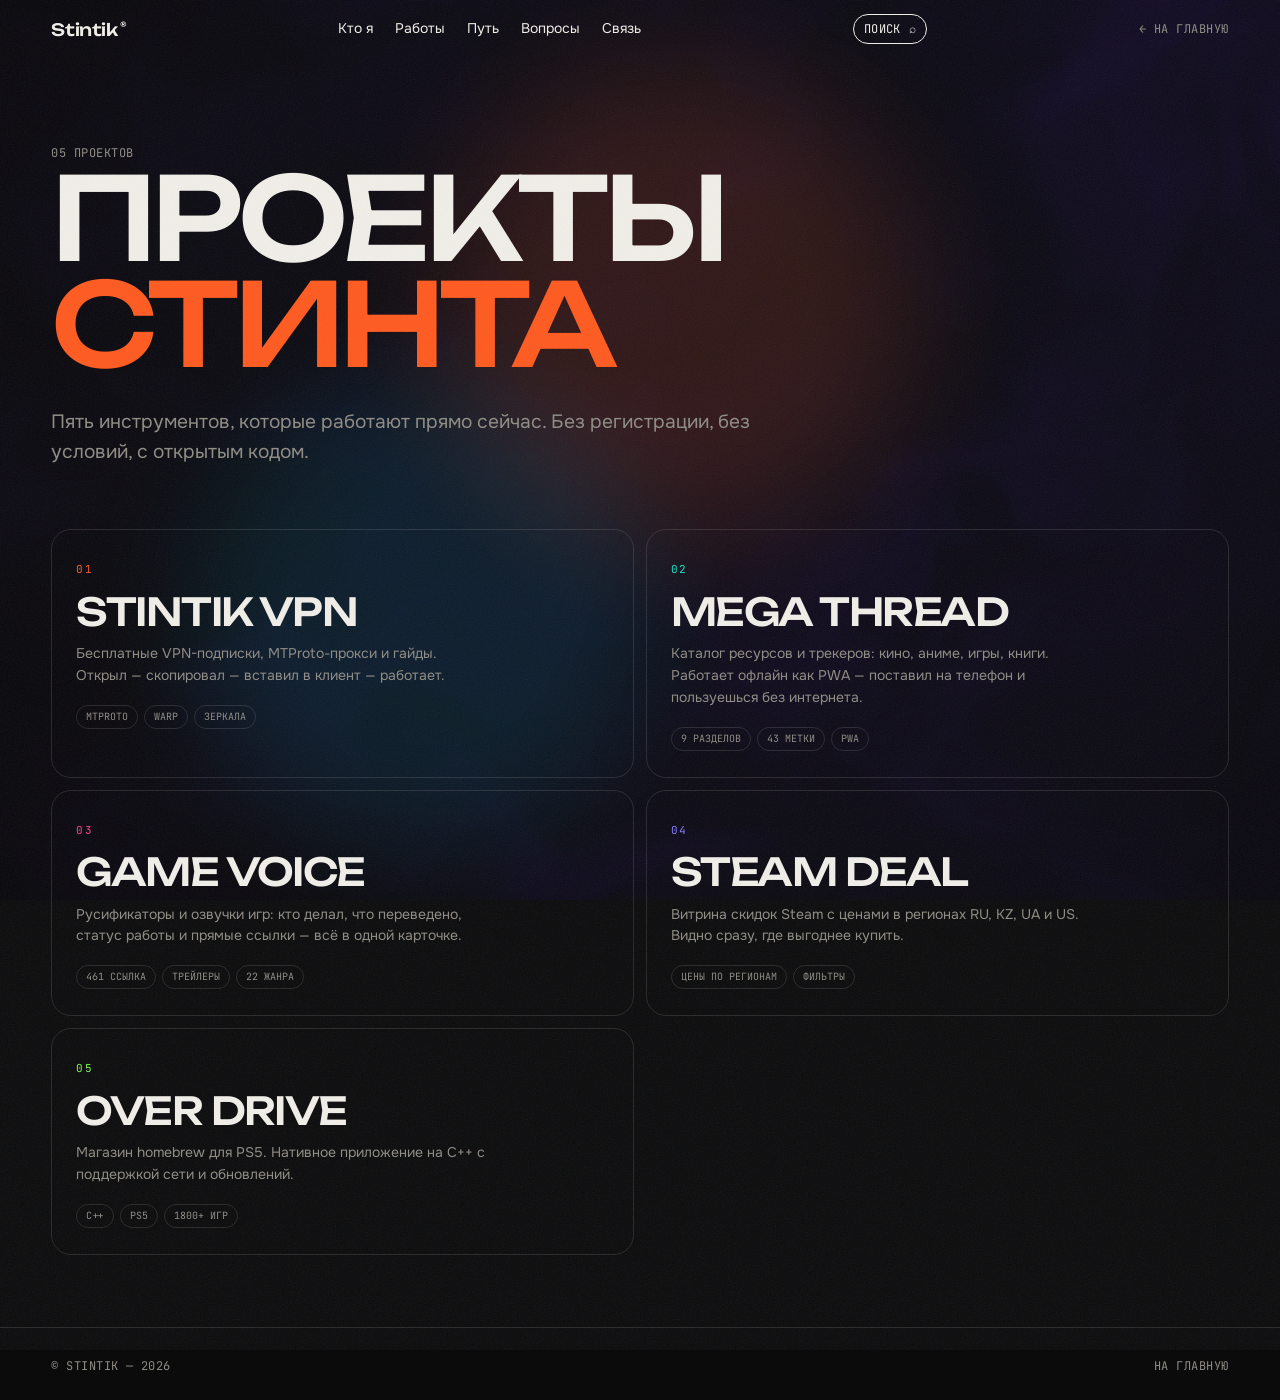
==== projects/index.html @ 22b4e2f5 "Отдельные страницы проектов, поиск ⌘K и правки профиля" ====
<!doctype html>
<html lang="ru">
<head>
<meta charset="utf-8">
<meta name="viewport" content="width=device-width, initial-scale=1, viewport-fit=cover">
<title>Проекты — Stintik — Stintik</title>
<meta name="description" content="Пять проектов: VPN-подписки, каталоги, русификаторы, скидки Steam и homebrew для PS5.">
<meta property="og:title" content="Проекты — Stintik — Stintik">
<meta property="og:description" content="Пять проектов: VPN-подписки, каталоги, русификаторы, скидки Steam и homebrew для PS5.">
<meta property="og:type" content="website">
<meta property="og:url" content="https://stintik-123.github.io/Stintik-123/projects/">
<meta property="og:image" content="https://stintik-123.github.io/Stintik-123/assets/og.png">
<meta name="twitter:card" content="summary_large_image">
<meta name="theme-color" content="#08080a">
<meta name="color-scheme" content="dark">
<link rel="icon" href="data:image/svg+xml,%3Csvg xmlns='http://www.w3.org/2000/svg' viewBox='0 0 32 32'%3E%3Crect width='32' height='32' rx='10' fill='%23ff5a1f'/%3E%3Ccircle cx='16' cy='16' r='6' fill='%230b0b0c'/%3E%3C/svg%3E">
<link rel="preconnect" href="https://fonts.googleapis.com">
<link rel="preconnect" href="https://fonts.gstatic.com" crossorigin>
<link href="https://fonts.googleapis.com/css2?family=JetBrains+Mono:wght@400;500&family=Onest:wght@300;400;500;600&family=Unbounded:wght@300..700&display=swap" rel="stylesheet">
<link rel="stylesheet" href="../css/styles.css?v=3">
<link rel="stylesheet" href="../css/pages.css?v=1">
</head>
<body class="page-project">

<canvas id="mesh" aria-hidden="true"></canvas>
<div class="grain" aria-hidden="true"></div>

  <header class="pnav">
    <a href="../index.html" class="logo">Stintik<sup>®</sup></a>
    <nav class="pnav-links">
      <a href="../index.html#identity">Кто я</a>
      <a href="../index.html#work">Работы</a>
      <a href="../index.html#path">Путь</a>
      <a href="../index.html#faq">Вопросы</a>
      <a href="../index.html#contact">Связь</a>
    </nav>
    <button class="cmdk-btn" id="cmdk-open" aria-label="Поиск по сайту"><span>Поиск</span>⌕</button>
    <a href="../index.html" class="pnav-back">← на главную</a>
  </header>

  <main class="pmain">
    <section class="plist">
      <span class="mono">05 проектов</span>
      <h1 class="plist-title">Проекты<br><em>Стинта</em></h1>
      <p class="plead">Пять инструментов, которые работают прямо сейчас. Без регистрации, без условий, с открытым кодом.</p>
      <div class="plist-grid">
                <a class="plist-card" href="stintikvpn.html" style="--pacc:#ff5a1f">
          <span class="mono">01</span>
          <b>Stintik VPN</b>
          <p>Бесплатные VPN-подписки, MTProto-прокси и гайды. Открыл — скопировал — вставил в клиент — работает.</p>
          <div class="plist-tags"><i>MTProto</i><i>WARP</i><i>Зеркала</i></div>
        </a>
        <a class="plist-card" href="megathread.html" style="--pacc:#19e0c8">
          <span class="mono">02</span>
          <b>Mega Thread</b>
          <p>Каталог ресурсов и трекеров: кино, аниме, игры, книги. Работает офлайн как PWA — поставил на телефон и пользуешься без интернета.</p>
          <div class="plist-tags"><i>9 разделов</i><i>43 метки</i><i>PWA</i></div>
        </a>
        <a class="plist-card" href="gamevoice.html" style="--pacc:#ff3c8c">
          <span class="mono">03</span>
          <b>Game Voice</b>
          <p>Русификаторы и озвучки игр: кто делал, что переведено, статус работы и прямые ссылки — всё в одной карточке.</p>
          <div class="plist-tags"><i>461 ссылка</i><i>Трейлеры</i><i>22 жанра</i></div>
        </a>
        <a class="plist-card" href="steamdeal.html" style="--pacc:#8b7bff">
          <span class="mono">04</span>
          <b>Steam Deal</b>
          <p>Витрина скидок Steam с ценами в регионах RU, KZ, UA и US. Видно сразу, где выгоднее купить.</p>
          <div class="plist-tags"><i>Цены по регионам</i><i>Фильтры</i></div>
        </a>
        <a class="plist-card" href="overdrive.html" style="--pacc:#7cff4f">
          <span class="mono">05</span>
          <b>Over drive</b>
          <p>Магазин homebrew для PS5. Нативное приложение на C++ с поддержкой сети и обновлений.</p>
          <div class="plist-tags"><i>C++</i><i>PS5</i><i>1800+ игр</i></div>
        </a>
      </div>
    </section>
  </main>

  <footer class="pfoot">
    <span class="mono">© Stintik — 2026</span>
    <span class="mono"><a href="../index.html">на главную</a></span>
  </footer>

<script type="module" src="../js/pages.js"></script>
<script type="module" src="../js/palette.js"></script>

<div class="cmdk" id="cmdk" role="dialog" aria-modal="true" aria-label="Поиск по сайту">
  <div class="cmdk-backdrop"></div>
  <div class="cmdk-panel">
    <input class="cmdk-input" id="cmdk-input" type="text" placeholder="Раздел, ник или проект" autocomplete="off" spellcheck="false" aria-label="Поиск">
    <div class="cmdk-list" id="cmdk-list"></div>
    <div class="cmdk-foot"><span>↑ ↓ выбрать</span><span>↵ открыть</span><span>esc закрыть</span></div>
  </div>
</div>
</body>
</html>
---- css/styles.css ----
:root {
  --bg: #0b0b0c;
  --fg: #f1efe9;
  --mut: #8f8c85;
  --line: rgba(241, 239, 233, .13);
  --card: #121214;
  --acc: #ff5a1f;
  --pad: clamp(20px, 4vw, 64px);
  --disp: 'Unbounded', 'Onest', system-ui, sans-serif;
  --sans: 'Onest', system-ui, -apple-system, 'Segoe UI', sans-serif;
  --mono: 'JetBrains Mono', ui-monospace, 'SF Mono', Menlo, monospace;
  --ease: cubic-bezier(.16, 1, .3, 1);
}
* { box-sizing: border-box; margin: 0; padding: 0; }
html { background: var(--bg); -webkit-text-size-adjust: 100%; }
html.lenis, html.lenis body { height: auto; }
.lenis.lenis-smooth { scroll-behavior: auto !important; }
.lenis.lenis-stopped { overflow: hidden; }
html.lock { overflow: hidden; }
body {
  color: var(--fg); font: 400 16px/1.55 var(--sans); -webkit-font-smoothing: antialiased;
  overflow-x: clip; min-height: 100vh;
}
::selection { background: var(--acc); color: #0b0b0c; }
a { color: inherit; text-decoration: none; }
button { font: inherit; color: inherit; background: none; border: 0; cursor: pointer; }
img { display: block; max-width: 100%; }
.mono { font: 400 12px/1.4 var(--mono); letter-spacing: .04em; text-transform: uppercase; color: var(--mut); }
section { position: relative; }

/* ---------- GL canvas ---------- */
#gl { position: fixed; inset: 0; width: 100%; height: 100%; z-index: 1; pointer-events: none; }

/* ---------- mesh-фон: WebGL-шейдер в духе Scrolltide ---------- */
#mesh {
  position: fixed; inset: 0; width: 100%; height: 100%; z-index: -1;
  pointer-events: none; opacity: 0; transition: opacity 1.4s var(--ease);
}

/* ---------- grain ---------- */
.grain {
  position: fixed; inset: -50%; z-index: 100; pointer-events: none; opacity: .075;
  background-image: url("data:image/svg+xml,%3Csvg xmlns='http://www.w3.org/2000/svg' width='220' height='220'%3E%3Cfilter id='n'%3E%3CfeTurbulence type='fractalNoise' baseFrequency='.85' numOctaves='2' stitchTiles='stitch'/%3E%3C/filter%3E%3Crect width='100%25' height='100%25' filter='url(%23n)'/%3E%3C/svg%3E");
  animation: grain 1s steps(6) infinite;
}
@keyframes grain {
  0% { transform: translate(0, 0); } 17% { transform: translate(-4%, 3%); } 33% { transform: translate(3%, -5%); }
  50% { transform: translate(-6%, -2%); } 67% { transform: translate(5%, 4%); } 83% { transform: translate(-2%, 6%); } 100% { transform: translate(0, 0); }
}

/* ---------- loader ---------- */
.loader {
  position: fixed; inset: 0; z-index: 90; background: var(--bg); display: grid; place-items: center;
  border-radius: 0 0 50% 50% / 0 0 9vh 9vh; overflow: hidden;
  animation: lfs .01s linear 10s forwards;
}
@keyframes lfs { to { visibility: hidden; opacity: 0; } }
.loader-word {
  display: flex; font: 500 clamp(44px, 13vw, 210px)/1 var(--disp); letter-spacing: -.04em; text-transform: uppercase;
  overflow: hidden; padding: .06em .02em .1em;
}
.loader-word span { display: inline-block; will-change: transform; }
.loader-meta {
  position: absolute; left: var(--pad); right: var(--pad); bottom: 5vh; display: flex; justify-content: space-between; align-items: flex-end;
}
.loader-count { font: 300 clamp(40px, 7vw, 96px)/1 var(--disp); letter-spacing: -.04em; font-variant-numeric: tabular-nums; }
.loader-bar { position: absolute; left: 0; bottom: 0; height: 3px; width: 100%; background: var(--acc); transform-origin: 0 50%; transform: scaleX(0); }

/* ---------- cursor ---------- */
.cur-dot, .cur-ring { position: fixed; left: 0; top: 0; z-index: 110; pointer-events: none; border-radius: 50%; display: none; }
.cur-dot { width: 8px; height: 8px; margin: -4px 0 0 -4px; background: var(--acc); }
.cur-ring {
  width: 42px; height: 42px; margin: -21px 0 0 -21px; border: 1px solid rgba(241, 239, 233, .5);
  display: none; place-items: center; transition: width .4s var(--ease), height .4s var(--ease), margin .4s var(--ease), background .3s, border-color .3s;
}
.cur-ring.link { width: 64px; height: 64px; margin: -32px 0 0 -32px; border-color: var(--acc); }
.cur-ring.big { width: 104px; height: 104px; margin: -52px 0 0 -52px; background: var(--acc); border-color: transparent; }
.cur-label { font: 500 12px/1 var(--mono); color: #0b0b0c; text-transform: uppercase; letter-spacing: .04em; opacity: 0; transition: opacity .2s; }
.cur-ring.big .cur-label { opacity: 1; }
@media (hover: hover) and (pointer: fine) {
  .cur-dot, .cur-ring { display: grid; }
  body.has-cursor, body.has-cursor a, body.has-cursor button { cursor: none; }
}

/* ---------- nav ---------- */
.nav {
  position: fixed; top: 0; left: 0; right: 0; z-index: 50; padding: calc(22px + env(safe-area-inset-top)) var(--pad) 22px; color: #fff; mix-blend-mode: difference;
  display: grid; grid-template-columns: auto 1fr auto auto; align-items: center; gap: 24px;
}
.nav .logo { font: 500 17px/1 var(--disp); letter-spacing: -.02em; justify-self: start; }
.nav .logo sup { font-size: .5em; margin-left: 2px; vertical-align: top; }
.nav .mono { color: #fff; justify-self: center; }
.nav-links { justify-self: end; display: flex; gap: 26px; font-size: 14px; white-space: nowrap; }
.nav-links a { position: relative; padding: 4px 0; white-space: nowrap; }
.nav-links a::after { content: ''; position: absolute; left: 0; bottom: 0; height: 1px; width: 100%; background: currentColor; transform: scaleX(0); transform-origin: 100% 50%; transition: transform .5s var(--ease); }
.burger { display: none; justify-self: end; font: 500 13px/1 var(--mono); text-transform: uppercase; letter-spacing: .04em; padding: 8px 0; }
.menu {
  position: fixed; inset: 0; z-index: 45; background: #0b0b0c; display: flex; flex-direction: column; justify-content: center; gap: 6px; padding: 0 var(--pad);
  clip-path: circle(0 at var(--ox, calc(100% - 40px)) var(--oy, 34px)); transition: clip-path .8s var(--ease); pointer-events: none;
}
.menu.open { clip-path: circle(160% at var(--ox, calc(100% - 40px)) var(--oy, 34px)); pointer-events: auto; }
.menu a { font: 500 clamp(40px, 12vw, 80px)/1.1 var(--disp); letter-spacing: -.03em; text-transform: uppercase; }
.menu a span { color: var(--acc); font: 400 12px/1 var(--mono); vertical-align: top; margin-right: 12px; }

/* ---------- hero ---------- */
.hero { min-height: 100vh; min-height: 100svh; display: flex; flex-direction: column; justify-content: flex-end; padding: 120px var(--pad) 5vh; }
.hero-top { position: absolute; top: 96px; left: var(--pad); right: var(--pad); display: flex; justify-content: space-between; }
.hero-title {
  font: 500 clamp(34px, 8.3vw, 150px)/.96 var(--disp); letter-spacing: -.045em; text-transform: uppercase; color: #fff; mix-blend-mode: difference;
}
.ln { display: block; overflow: hidden; padding-bottom: .12em; margin-bottom: -.12em; }
.ln > span { display: inline-block; will-change: transform; transform-origin: 0 100%; }
.pimg {
  display: inline-block; width: 1.9em; height: .74em; border-radius: 99px; vertical-align: -.02em; margin: 0 .12em;
  background: linear-gradient(120deg, #ff5a1f, #6b3cff, #00c2ff, #ff5a1f); background-size: 300% 100%; animation: shift 5s linear infinite;
}
@keyframes shift { to { background-position: 300% 0; } }
.hero-foot { display: flex; justify-content: space-between; align-items: flex-end; gap: 32px; margin-top: 5vh; }
.hero-foot p { max-width: 380px; color: var(--mut); font-size: 15px; }
.hero-foot p b { color: var(--fg); font-weight: 500; }
.scroll-hint { display: flex; align-items: center; gap: 14px; }
.scroll-hint i { position: relative; display: block; width: 1px; height: 56px; background: var(--line); overflow: hidden; }
.scroll-hint i::after { content: ''; position: absolute; left: 0; top: -50%; width: 1px; height: 50%; background: var(--fg); animation: drop 1.8s var(--ease) infinite; }
@keyframes drop { to { top: 110%; } }

/* ---------- marquee ---------- */
.marquee { padding: 7vh 0; overflow: hidden; border-block: 1px solid var(--line); }
.mq { display: flex; width: max-content; will-change: transform; }
.mq-in { display: flex; align-items: center; gap: 3vw; padding-right: 3vw; animation: mq 38s linear infinite; white-space: nowrap; }
.mq.rev .mq-in { animation-direction: reverse; }
.mq span { font: 500 clamp(36px, 7vw, 110px)/1.1 var(--disp); letter-spacing: -.04em; text-transform: uppercase; }
.mq span.o { color: transparent; -webkit-text-stroke: 1.2px var(--fg); }
.mq i { font-style: normal; color: var(--acc); font-size: clamp(24px, 4vw, 60px); }
@keyframes mq { to { transform: translateX(-100%); } }
.mq + .mq { margin-top: 1vh; }

/* ---------- work ---------- */
.work { padding: 14vh 0 8vh; }
.work-pin { position: relative; }
.track { display: flex; flex-direction: column; gap: 56px; padding: 0 var(--pad); }
.panel { padding-bottom: 2vh; }
.panel h2 { font: 500 clamp(44px, 9vw, 140px)/.95 var(--disp); letter-spacing: -.05em; text-transform: uppercase; }
.panel h2 em { font-style: normal; color: var(--acc); }
.panel p { color: var(--mut); max-width: 340px; margin-top: 24px; }
.panel .mono { margin-top: 36px; display: flex; align-items: center; gap: 12px; }
.work-progress { margin: 56px var(--pad) 0; height: 1px; background: var(--line); display: none; }
.work-progress i { display: block; height: 100%; background: var(--acc); transform-origin: 0 50%; transform: scaleX(0); }

.card { position: relative; width: min(100%, 880px); }
.card-link { position: absolute; inset: 0; z-index: 3; }
.ph {
  position: relative; overflow: hidden; border-radius: 20px; aspect-ratio: 16 / 10; background: linear-gradient(135deg, #1a1a1d, #0f0f11);
  border: 1px solid var(--line);
}
.ph::before {
  content: attr(data-n); position: absolute; right: 24px; bottom: 8px; font: 500 clamp(60px, 10vw, 150px)/1 var(--disp);
  color: rgba(241, 239, 233, .05); letter-spacing: -.06em;
}
.ph img { position: absolute; top: 0; left: -9%; width: 118%; max-width: none; height: 100%; object-fit: cover; transition: transform 1.2s var(--ease), filter .6s; filter: saturate(.85) brightness(.92); }
.card-info { display: grid; grid-template-columns: 1fr auto; gap: 12px 24px; padding: 22px 4px 0; align-items: start; }
.card-info h3 { font: 500 clamp(26px, 3.4vw, 46px)/1 var(--disp); letter-spacing: -.04em; text-transform: uppercase; display: flex; align-items: baseline; gap: 14px; }
.card-info h3 .mono { font-size: 11px; transform: translateY(-.4em); }
.card-info p { grid-column: 1; color: var(--mut); font-size: 15px; max-width: 520px; }
.card-meta { grid-column: 2; grid-row: 1 / span 2; text-align: right; display: flex; flex-direction: column; align-items: flex-end; gap: 12px; }
.card-meta a { position: relative; z-index: 4; border: 1px solid var(--line); border-radius: 99px; padding: 8px 16px; font-size: 13px; transition: all .3s var(--ease); }
.tags { grid-column: 1 / -1; display: flex; flex-wrap: wrap; gap: 6px; }
.tags i { font: normal 400 11px/1 var(--mono); text-transform: uppercase; padding: 7px 10px; border: 1px solid var(--line); border-radius: 99px; color: var(--mut); }

@media (min-width: 821px) {
  html.hpin .work { padding: 0; }
  html.hpin .work-pin { height: 100vh; display: flex; flex-direction: column; justify-content: center; overflow: hidden; }
  html.hpin .track { flex-direction: row; align-items: center; gap: 5vw; padding: 0 8vw; width: max-content; will-change: transform; }
  html.hpin .panel { flex: 0 0 clamp(300px, 36vw, 560px); padding: 0; }
  html.hpin .card { flex: 0 0 clamp(520px, 52vw, 860px); width: auto; }
  html.hpin .work-progress { display: block; position: absolute; left: var(--pad); right: var(--pad); bottom: 7vh; margin: 0; }
  html.hpin .ph { max-height: 58vh; }
}

/* ---------- reel ---------- */
.reel-pin { position: relative; height: 100vh; overflow: hidden; background: var(--bg); }
.reel-title {
  position: absolute; inset: 0; display: grid; place-items: center; text-align: center; padding: 0 var(--pad);
  font: 500 clamp(54px, 15vw, 260px)/.9 var(--disp); letter-spacing: -.06em; text-transform: uppercase; color: transparent; -webkit-text-stroke: 1.2px rgba(241, 239, 233, .35);
}
.reel-frame { position: absolute; inset: 0; overflow: hidden; clip-path: inset(0 0 0 0 round 0); background: #060607; }
.reel-media { position: absolute; inset: 0; will-change: transform; }
.reel-media video, .reel-media canvas { position: absolute; inset: 0; width: 100%; height: 100%; object-fit: cover; }
.reel-media video { opacity: 0; transition: opacity .8s; z-index: 2; }
.reel-media.has-video video { opacity: 1; }
.reel-shade { position: absolute; inset: 0; z-index: 3; background: linear-gradient(to top, rgba(0, 0, 0, .55), transparent 45%); }
.reel-ui { position: absolute; left: var(--pad); right: var(--pad); bottom: 7vh; z-index: 4; display: flex; justify-content: space-between; align-items: flex-end; gap: 24px; }
.reel-ui h2 { font: 500 clamp(30px, 5.6vw, 88px)/1 var(--disp); letter-spacing: -.05em; text-transform: uppercase; max-width: 12em; }
.reel-ui h2 em { font-style: normal; color: var(--acc); }
.reel-ui .mono { color: var(--fg); text-align: right; }

/* ---------- about ---------- */
.about { padding: 18vh var(--pad) 10vh; }
.label { display: flex; align-items: center; gap: 14px; margin-bottom: 5vh; }
.label::after { content: ''; flex: 1; height: 1px; background: var(--line); }
.statement p { font: 400 clamp(26px, 4.6vw, 72px)/1.12 var(--disp); letter-spacing: -.045em; max-width: 17em; }
.statement .w { opacity: .14; display: inline-block; margin-right: .22em; }
.statement .w.hl { color: var(--acc); }
.about-grid { margin-top: 16vh; display: grid; grid-template-columns: 5fr 6fr; gap: clamp(32px, 6vw, 110px); align-items: start; }
.photo { position: relative; aspect-ratio: 4 / 5; border-radius: 22px; overflow: hidden; background: linear-gradient(160deg, #1d1d20 0%, #0e0e10 60%); border: 1px solid var(--line); clip-path: inset(0 0 0 0 round 22px); }
.photo .fb {
  position: absolute; inset: 0; display: grid; place-items: center; font: 500 clamp(120px, 24vw, 340px)/1 var(--disp); letter-spacing: -.08em; color: transparent;
  -webkit-text-stroke: 1.2px rgba(241, 239, 233, .25); background: radial-gradient(60% 50% at 30% 20%, rgba(255, 90, 31, .28), transparent 70%);
}
.photo img { position: absolute; inset: -8% 0; width: 100%; height: 116%; object-fit: cover; opacity: 0; transition: opacity .8s, filter .6s; filter: grayscale(1) contrast(1.05); }
.photo.ok img { opacity: 1; }
.photo figcaption { position: absolute; left: 20px; bottom: 16px; z-index: 2; }
.about-text p { color: var(--mut); font-size: clamp(16px, 1.3vw, 19px); max-width: 520px; }
.about-text p + p { margin-top: 18px; }
.about-text p b { color: var(--fg); font-weight: 500; }
.stats { margin: 7vh 0; display: grid; grid-template-columns: 1fr 1fr; border-top: 1px solid var(--line); }
.stats div { padding: 26px 0; border-bottom: 1px solid var(--line); }
.stats div:nth-child(odd) { padding-right: 24px; }
.stats b { display: block; font: 400 clamp(36px, 5vw, 76px)/1 var(--disp); letter-spacing: -.05em; }
.stats b[data-suffix]::after { content: attr(data-suffix); color: var(--acc); font-size: .55em; margin-left: .1em; letter-spacing: 0; }
.principles { list-style: none; counter-reset: p; }
.principles li {
  counter-increment: p; display: flex; gap: 20px; align-items: baseline; padding: 20px 0; border-bottom: 1px solid var(--line); font-size: clamp(16px, 1.4vw, 20px);
  transition: padding .5s var(--ease), color .3s;
}
.principles li::before { content: '0' counter(p); font: 400 12px/1 var(--mono); color: var(--acc); }

/* ---------- hardware ---------- */
.hardware { padding: 12vh var(--pad); }
.spec-grid { display: grid; grid-template-columns: repeat(auto-fit, minmax(230px, 1fr)); gap: 1px; background: var(--line); border: 1px solid var(--line); }
.spec-grid > div { background: var(--bg); padding: 28px 24px 26px; transition: background .4s var(--ease); }
.spec-grid .mono { display: block; margin-bottom: 14px; }
.spec-grid b { display: block; font: 500 clamp(20px, 2.3vw, 34px)/1.1 var(--disp); letter-spacing: -.03em; text-transform: uppercase; }
.spec-grid b.ph-value { color: var(--mut); font-size: clamp(15px, 1.4vw, 20px); font-weight: 400; letter-spacing: 0; text-transform: none; }
.spec-grid p { margin-top: 10px; color: var(--mut); font-size: 14px; max-width: 30ch; }
.spec-note { margin-top: 28px; color: var(--mut); font-size: 14px; max-width: 56ch; }

/* ---------- games & cinema ---------- */
.media { padding: 12vh var(--pad); }
.media-cols { display: grid; grid-template-columns: 1fr 1fr; gap: clamp(28px, 5vw, 90px); }
.media-cols h3 { font: 500 clamp(22px, 2.8vw, 42px)/1.1 var(--disp); letter-spacing: -.04em; text-transform: uppercase; margin-bottom: 8px; }
.media-cols h3 em { font-style: normal; color: var(--acc); }
.media-cols .mono { display: block; margin-bottom: 26px; }
.plain-list { list-style: none; }
.plain-list li { display: flex; gap: 16px; align-items: baseline; padding: 18px 0; border-bottom: 1px solid var(--line); font-size: clamp(15px, 1.3vw, 18px); transition: padding .5s var(--ease), color .3s; }
.plain-list li i { font-style: normal; font: 400 12px/1 var(--mono); color: var(--acc); white-space: nowrap; }
.plain-list li span { color: var(--mut); }
.plain-list li span b { color: var(--fg); font-weight: 500; }

/* ---------- stack ---------- */
.stack { padding: 10vh var(--pad); }
.rows { list-style: none; border-top: 1px solid var(--line); }
.rows li {
  display: grid; grid-template-columns: 70px minmax(120px, 22vw) 1fr; gap: 16px; align-items: baseline; padding: 30px 0; border-bottom: 1px solid var(--line);
  transition: padding .6s var(--ease), background .3s;
}
.rows b { font: 500 clamp(22px, 3.4vw, 52px)/1 var(--disp); letter-spacing: -.05em; text-transform: uppercase; transition: color .3s; }
.rows span:last-child { color: var(--mut); font-size: clamp(15px, 1.4vw, 20px); }

/* ---------- contact ---------- */
.contact { padding: 16vh var(--pad) 4vh; min-height: 100vh; display: flex; flex-direction: column; justify-content: flex-end; }
.contact h2 { font: 500 clamp(40px, 10vw, 180px)/.92 var(--disp); letter-spacing: -.06em; text-transform: uppercase; mix-blend-mode: difference; color: #fff; }
.contact h2 em { font-style: normal; }
.mail {
  margin-top: 6vh; align-self: flex-start; text-align: left; font: 400 clamp(20px, 4.2vw, 64px)/1.1 var(--disp); letter-spacing: -.05em; word-break: break-all;
  background-image: linear-gradient(var(--acc), var(--acc)); background-size: 0 2px; background-repeat: no-repeat; background-position: 0 100%; padding-bottom: 8px;
  transition: background-size .6s var(--ease), color .3s;
}
.links { margin-top: 8vh; display: grid; grid-template-columns: repeat(auto-fit, minmax(240px, 1fr)); column-gap: clamp(24px, 3vw, 48px); border-top: 1px solid var(--line); }
.links a { flex-wrap: wrap; }
.links a { display: flex; justify-content: space-between; align-items: center; padding: 22px 0; border-bottom: 1px solid var(--line); transition: padding .5s var(--ease), color .3s; gap: 16px; }
.links small { color: var(--mut); font-size: 13px; }
footer { display: flex; justify-content: space-between; align-items: center; flex-wrap: wrap; gap: 14px; padding: 36px 0 12px; }
.totop { border: 1px solid var(--line); border-radius: 99px; padding: 10px 18px; font-size: 13px; transition: all .3s var(--ease); }

.toast { position: fixed; left: 50%; bottom: 34px; translate: -50% 24px; opacity: 0; pointer-events: none; z-index: 95; background: var(--fg); color: var(--bg); padding: 11px 20px; border-radius: 99px; font-size: 14px; transition: all .4s var(--ease); }
.toast.on { opacity: 1; translate: -50% 0; }


/* ---------- hover только там, где есть настоящий курсор ---------- */
@media (hover: hover) and (pointer: fine) {
  .card:hover .ph img { transform: scale(1.06); filter: saturate(1.1) brightness(1); }
  .card-meta a:hover { background: var(--fg); color: var(--bg); border-color: var(--fg); }
  .spec-grid > div:hover { background: #101013; }
  .principles li:hover { padding-left: 14px; color: var(--acc); }
  .plain-list li:hover { padding-left: 12px; color: var(--acc); }
  .rows li:hover { padding-left: 18px; }
  .rows li:hover b { color: var(--acc); }
  .links a:hover { padding-left: 14px; color: var(--acc); }
  .totop:hover { background: var(--fg); color: var(--bg); }
  .mail:hover { background-size: 100% 2px; color: var(--acc); }
  .nav-links a:hover::after { transform: scaleX(1); transform-origin: 0 50%; }
  .photo:hover img { filter: grayscale(0) contrast(1); }
}

/* ---------- когда места в шапке не хватает ---------- */
@media (max-width: 1240px) {
  .nav .mono { display: none; }
  .nav-links { gap: 20px; font-size: 13px; }
}

/* ---------- responsive ---------- */
@media (max-width: 820px) {
  .nav { grid-template-columns: 1fr auto auto; }
  .nav .mono, .nav-links { display: none; }
  .burger { display: block; }
  .hero-top { top: 82px; }
  .hero-foot { flex-direction: column; align-items: flex-start; gap: 24px; }
  .scroll-hint { display: none; }
  .about-grid { grid-template-columns: 1fr; }
  .photo { max-width: 460px; }
  .rows li { grid-template-columns: 1fr; gap: 6px; padding: 24px 0; }
  .rows li > .mono { display: none; }
  .card-info { grid-template-columns: 1fr; }
  .card-meta { grid-column: 1; grid-row: auto; flex-direction: row; align-items: center; text-align: left; justify-content: space-between; }
  .reel-ui { flex-direction: column; align-items: flex-start; }
  .reel-ui .mono { text-align: left; }
  .media-cols { grid-template-columns: 1fr; gap: 48px; }
  .stats { grid-template-columns: 1fr; }
}
@media (prefers-reduced-motion: reduce) {
  .grain, .mq-in, .pimg, .scroll-hint i::after { animation: none !important; }
  .statement .w { opacity: 1; }
}

/* ============================================================
   BENTO — сетка принципов по паттерну Scrolltide «Service Bento»
   ============================================================ */
.principles.bento {
  display: grid; grid-template-columns: repeat(6, 1fr); gap: 12px;
  margin-top: 12vh; list-style: none; counter-reset: p;
}
.principles.bento li {
  grid-column: span 3; position: relative; overflow: hidden;
  min-height: 150px; padding: 26px 24px;
  display: flex; align-items: flex-end;
  font: 400 clamp(17px, 1.5vw, 22px)/1.3 var(--sans); color: var(--fg);
  border: 1px solid var(--line); border-radius: 20px;
  background: linear-gradient(158deg, rgba(241, 239, 233, .055), rgba(241, 239, 233, .012) 55%, transparent);
  transition: transform .5s var(--ease), border-color .4s, background .4s;
}
.principles.bento li:first-child { grid-column: span 4; }
.principles.bento li:nth-child(2) { grid-column: span 2; }
.principles.bento li::before {
  content: counter(p); position: absolute; top: -12px; right: 16px;
  font: 500 clamp(72px, 9vw, 132px)/1 var(--disp); letter-spacing: -.06em;
  color: transparent; -webkit-text-stroke: 1.1px rgba(241, 239, 233, .17);
  transition: -webkit-text-stroke-color .4s;
}
.principles.bento li span { position: relative; z-index: 1; max-width: 22ch; }
@media (hover: hover) and (pointer: fine) {
  .principles.bento li:hover {
    transform: translateY(-5px); border-color: rgba(255, 90, 31, .45);
    background: linear-gradient(158deg, rgba(255, 90, 31, .12), rgba(241, 239, 233, .01) 60%, transparent);
  }
  .principles.bento li:hover::before { -webkit-text-stroke-color: rgba(255, 90, 31, .5); }
}

/* ============================================================
   ТЕЛЕФОН — адаптация под маленькие экраны и тач
   ============================================================ */
@media (max-width: 820px) {
  /* --- общая гигиена --- */
  body { -webkit-tap-highlight-color: transparent; overscroll-behavior-y: none; }
  a, button { touch-action: manipulation; }
  .mono { font-size: 11px; }

  /* --- навигация: «стеклянная» панель (паттерн Scrolltide «Glass Tabs») --- */
  .nav {
    top: calc(8px + env(safe-area-inset-top)); left: 10px; right: 10px;
    padding: 8px 16px; border-radius: 99px;
    background: rgba(12, 12, 14, .55);
    border: 1px solid rgba(241, 239, 233, .1);
    backdrop-filter: blur(16px) saturate(1.5);
    -webkit-backdrop-filter: blur(16px) saturate(1.5);
    mix-blend-mode: normal;
    box-shadow: 0 12px 32px rgba(0, 0, 0, .4);
  }
  .nav .logo { font-size: 15px; position: relative; }
  .nav .logo::after { content: ''; position: absolute; inset: -12px -8px; }
  .burger { font-size: 12px; padding: 8px 0 8px 14px; position: relative; }
  /* область нажатия шире, чем сам текст — палец попадает легче */
  .burger::after { content: ''; position: absolute; inset: -16px -12px; }
  .menu {
    background: rgba(9, 9, 10, .92);
    backdrop-filter: blur(22px) saturate(1.4);
    -webkit-backdrop-filter: blur(22px) saturate(1.4);
    gap: 2px; padding-top: 12vh;
  }
  .menu a {
    font: 500 clamp(30px, 8.4vw, 46px)/1.15 var(--disp);
    padding: 9px 0; letter-spacing: -.03em;
  }
  .menu a span { margin-right: 10px; }

  /* --- зерно: меньше площадь, реже анимация --- */
  .grain { inset: -20%; opacity: .05; animation-duration: 1.6s; }

  /* --- герой --- */
  .hero {
    padding: calc(104px + env(safe-area-inset-top)) var(--pad) calc(22px + env(safe-area-inset-bottom));
    min-height: 100svh;
  }
  .hero-top { top: calc(76px + env(safe-area-inset-top)); }
  .hero-title { font-size: clamp(28px, 9vw, 56px); line-height: 1; }
  .ln { padding-bottom: .17em; margin-bottom: -.15em; }
  .pimg { width: 1.5em; height: .62em; margin: 0 .16em; }
  .hero-foot { flex-direction: column; align-items: flex-start; gap: 20px; margin-top: 4vh; }
  .hero-foot p { font-size: 15px; max-width: 100%; }
  .scroll-hint { display: none; }

  /* --- марки --- */
  .marquee { padding: 5vh 0; }
  .mq span { font-size: clamp(28px, 8.2vw, 46px); }
  .mq i { font-size: clamp(18px, 5vw, 28px); }

  /* --- работы --- */
  .work { padding: 10vh 0 6vh; }
  .track { gap: 40px; }
  .panel h2 { font-size: clamp(36px, 10.5vw, 60px); }
  .panel p { margin-top: 16px; font-size: 15px; }
  .panel .mono { margin-top: 24px; }
  .card { width: 100%; }
  .ph { aspect-ratio: 4 / 3; border-radius: 16px; }
  .ph::before { font-size: clamp(46px, 15vw, 84px); right: 14px; }
  .card-info { padding-top: 18px; }
  .card-info h3 { font-size: clamp(24px, 7vw, 34px); }
  .card-info p { font-size: 15px; }
  .card-meta a { padding: 12px 18px; min-height: 44px; display: inline-flex; align-items: center; }
  .tags i { padding: 8px 12px; }

  /* --- реел --- */
  .reel-title { font-size: clamp(40px, 13vw, 84px); -webkit-text-stroke-width: 1px; }
  .reel-ui { flex-direction: column; align-items: flex-start; gap: 14px; bottom: calc(24px + env(safe-area-inset-bottom)); }
  .reel-ui h2 { font-size: clamp(26px, 7.2vw, 40px); }
  .reel-ui .mono { text-align: left; }

  /* --- обо мне --- */
  .about { padding: 12vh var(--pad) 8vh; }
  .label { margin-bottom: 4vh; }
  .statement p { font-size: clamp(23px, 6.4vw, 34px); }
  .about-grid { margin-top: 10vh; gap: 34px; }
  .photo { max-width: 100%; border-radius: 18px; }
  .about-text p { font-size: 16px; }
  .about-text p + p { margin-top: 15px; }
  .stats { grid-template-columns: 1fr 1fr; margin: 5vh 0; }
  .stats div { padding: 20px 0; }
  .stats div:nth-child(odd) { padding-right: 16px; }
  .stats b { font-size: clamp(30px, 8.5vw, 46px); }
  .stats .mono { font-size: 10px; }
  .principles.bento { grid-template-columns: 1fr 1fr; gap: 10px; margin-top: 7vh; }
  .principles.bento li,
  .principles.bento li:first-child,
  .principles.bento li:nth-child(2) { grid-column: span 1; min-height: 128px; padding: 20px 18px; font-size: 15px; border-radius: 16px; }
  .principles.bento li:first-child { grid-column: span 2; min-height: 116px; }
  .principles.bento li::before { font-size: clamp(52px, 16vw, 78px); top: -8px; right: 10px; }

  /* --- железо --- */
  .hardware { padding: 9vh var(--pad); }
  .spec-grid { grid-template-columns: 1fr; }
  .spec-grid > div { padding: 22px 18px; }
  .spec-grid b { font-size: clamp(20px, 5.6vw, 26px); }
  .spec-note { margin-top: 22px; font-size: 13px; }

  /* --- игры и кино --- */
  .media { padding: 9vh var(--pad); }
  .media-cols { grid-template-columns: 1fr; gap: 40px; }
  .media-cols h3 { font-size: clamp(22px, 6.2vw, 30px); }
  .plain-list li { padding: 15px 0; font-size: 15px; gap: 12px; }

  /* --- стек --- */
  .stack { padding: 8vh var(--pad); }
  .rows li { padding: 22px 0; gap: 4px; }
  .rows b { font-size: clamp(24px, 7.4vw, 34px); }
  .rows span:last-child { font-size: 15px; }

  /* --- связь --- */
  .contact { padding: 12vh var(--pad) calc(26px + env(safe-area-inset-bottom)); min-height: 100svh; }
  .contact h2 { font-size: clamp(36px, 11.5vw, 62px); }
  .mail { font-size: clamp(19px, 5.4vw, 28px); word-break: normal; overflow-wrap: anywhere; margin-top: 5vh; padding: 12px 0 10px; min-height: 44px; display: inline-flex; align-items: center; }
  .links { margin-top: 6vh; }
  .links a { padding: 20px 0; }
  .links small { font-size: 12px; }
  footer { padding: 26px 0 calc(10px + env(safe-area-inset-bottom)); }
  .totop { padding: 12px 20px; min-height: 44px; display: inline-flex; align-items: center; }
  .toast { bottom: calc(26px + env(safe-area-inset-bottom)); }
}

/* --- очень узкие экраны (iPhone SE и меньше) --- */
@media (max-width: 360px) {
  .hero-title { font-size: clamp(26px, 8.8vw, 44px); }
  .menu a { font-size: clamp(26px, 8vw, 36px); }
  .principles.bento { grid-template-columns: 1fr; }
  .principles.bento li,
  .principles.bento li:first-child,
  .principles.bento li:nth-child(2) { grid-column: span 1; min-height: 104px; }
}

/* ============================================================
   КТО Я — карта ников и площадок
   ============================================================ */
.identity { padding: 13vh var(--pad); }
.id-title { font: 500 clamp(38px, 8.4vw, 124px)/.95 var(--disp); letter-spacing: -.05em; text-transform: uppercase; }
.id-title em { font-style: normal; color: var(--acc); }
.id-lead { margin-top: 26px; max-width: 64ch; color: var(--mut); font-size: clamp(15px, 1.3vw, 19px); }
.id-lead .mono { color: var(--fg); }

.id-grid { margin-top: 7vh; display: grid; grid-template-columns: repeat(3, 1fr); gap: 12px; }
.id-card {
  position: relative; overflow: hidden;
  min-height: 215px; padding: 26px 24px 22px;
  display: flex; flex-direction: column; gap: 9px;
  border: 1px solid var(--line); border-radius: 20px;
  background: linear-gradient(158deg, rgba(241, 239, 233, .055), rgba(241, 239, 233, .012) 55%, transparent);
  transition: transform .5s var(--ease), border-color .4s, background .4s;
}
.id-card-wide { grid-column: span 2; }
.id-cover { position: absolute; inset: 0; z-index: 1; }
.id-net { font: 400 11px/1 var(--mono); letter-spacing: .12em; text-transform: uppercase; color: var(--acc); }
.id-handle { font: 500 clamp(19px, 1.9vw, 27px)/1.1 var(--disp); letter-spacing: -.03em; text-transform: uppercase; }
.id-what { color: var(--mut); font-size: 14px; max-width: 48ch; }
.id-what .mono { color: var(--fg); }
.id-go { margin-top: auto; padding-top: 16px; font: 400 11px/1 var(--mono); letter-spacing: .06em; text-transform: uppercase; color: var(--mut); transition: color .3s; }
.id-inline { position: relative; z-index: 2; color: var(--fg); border-bottom: 1px solid var(--line); }
.id-inline:hover { color: var(--acc); border-color: var(--acc); }
.id-card.is-todo { border-style: dashed; opacity: .6; }
.id-card.is-old { background: transparent; border-color: rgba(241, 239, 233, .08); }
.id-card.is-old .id-net { color: var(--mut); }
@media (hover: hover) and (pointer: fine) {
  .id-card:hover { transform: translateY(-5px); border-color: rgba(255, 90, 31, .45); background: linear-gradient(158deg, rgba(255, 90, 31, .12), rgba(241, 239, 233, .01) 60%, transparent); }
  .id-card:hover .id-go { color: var(--acc); }
}

/* ============================================================
   ПУТЬ — хронология
   ============================================================ */
.path { padding: 12vh var(--pad); }
.path-title { font: 500 clamp(34px, 6.6vw, 98px)/.96 var(--disp); letter-spacing: -.05em; text-transform: uppercase; }
.path-title em { font-style: normal; color: var(--acc); }
.path-list { list-style: none; margin-top: 7vh; border-top: 1px solid var(--line); }
.path-list li { display: grid; grid-template-columns: 170px 1fr; gap: 26px; padding: 30px 0; border-bottom: 1px solid var(--line); align-items: baseline; }
.path-list li b { font: 400 12px/1.4 var(--mono); letter-spacing: .04em; color: var(--acc); }
.path-list li span { color: var(--mut); font-size: clamp(15px, 1.3vw, 19px); max-width: 70ch; }
.path-list li i { font-style: italic; color: var(--fg); }

/* ============================================================
   ВОПРОСЫ — закрываем недоумение
   ============================================================ */
.faq { padding: 12vh var(--pad); }
.faq-title { font: 500 clamp(34px, 6.6vw, 98px)/.96 var(--disp); letter-spacing: -.05em; text-transform: uppercase; }
.faq-title em { font-style: normal; color: var(--acc); }
.faq-list {
  margin-top: 6vh; display: grid; grid-template-columns: repeat(2, 1fr); gap: 1px;
  background: var(--line); border: 1px solid var(--line);
}
.faq-list > div { background: var(--bg); padding: 26px 24px; transition: background .4s var(--ease); }
.faq-list dt { font: 500 clamp(18px, 1.9vw, 25px)/1.2 var(--disp); letter-spacing: -.03em; text-transform: uppercase; }
.faq-list dd { margin-top: 13px; color: var(--mut); font-size: 15px; max-width: 54ch; }
.faq-list dd b { color: var(--fg); font-weight: 500; }
.faq-list dd a { color: var(--fg); border-bottom: 1px solid var(--line); transition: color .3s, border-color .3s; }
.faq-list dd a:hover { color: var(--acc); border-color: var(--acc); }
.faq-mail { color: var(--fg); border-bottom: 1px solid var(--line); font: inherit; padding: 0; transition: color .3s, border-color .3s; }
.faq-mail:hover { color: var(--acc); border-color: var(--acc); }
.links-todo { display: flex; justify-content: space-between; align-items: center; gap: 16px; padding: 22px 0; border-bottom: 1px solid var(--line); opacity: .5; }
.links-todo small { color: var(--mut); font-size: 13px; }

/* ============================================================
   ТЕЛЕФОН — новые секции
   ============================================================ */
@media (max-width: 820px) {
  .identity { padding: 10vh var(--pad) 7vh; }
  .id-title { font-size: clamp(34px, 9.4vw, 52px); }
  .id-lead { margin-top: 18px; font-size: 15px; }
  .id-grid { margin-top: 5vh; grid-template-columns: 1fr 1fr; gap: 10px; }
  .id-card, .id-card-wide { grid-column: span 1; min-height: 158px; padding: 18px 16px 16px; border-radius: 16px; gap: 7px; }
  .id-card-wide { grid-column: span 2; min-height: 140px; }
  .id-handle { font-size: 18px; }
  .id-what { font-size: 13px; }
  .id-go { font-size: 10px; padding-top: 12px; }

  .path { padding: 9vh var(--pad); }
  .path-title { font-size: clamp(30px, 8.4vw, 46px); }
  .path-list { margin-top: 5vh; }
  .path-list li { grid-template-columns: 1fr; gap: 8px; padding: 22px 0; }
  .path-list li span { font-size: 15px; }

  .faq { padding: 9vh var(--pad); }
  .faq-title { font-size: clamp(30px, 8.4vw, 46px); }
  .faq-list { margin-top: 5vh; grid-template-columns: 1fr; }
  .faq-list > div { padding: 20px 18px; }
  .faq-list dt { font-size: 18px; }
  .faq-list dd { font-size: 14px; margin-top: 10px; }
}
@media (max-width: 420px) {
  .id-grid { grid-template-columns: 1fr; }
  .id-card, .id-card-wide { grid-column: span 1; min-height: 132px; }
}

/* ============================================================
   ПАЛИТРА КОМАНД — поиск по всему сайту (⌘K)
   ============================================================ */
.cmdk-btn {
  justify-self: end; display: inline-flex; align-items: center; gap: 8px;
  font: 400 12px/1 var(--mono); text-transform: uppercase; letter-spacing: .04em;
  padding: 8px 10px; border: 1px solid currentColor; border-radius: 99px;
  transition: opacity .3s;
}
.cmdk-btn kbd { font: inherit; opacity: .55; }
.cmdk-btn:hover { opacity: .65; }
@media (max-width: 820px) {
  .cmdk-btn span, .cmdk-btn kbd { display: none; }
  .cmdk-btn { font-size: 15px; padding: 8px 11px; }
}
@media (max-width: 1180px) { .cmdk-btn kbd { display: none; } }

.cmdk { position: fixed; inset: 0; z-index: 200; display: none; }
.cmdk.open { display: block; }
html.cmdk-lock { overflow: hidden; }
.cmdk-backdrop { position: absolute; inset: 0; background: rgba(6, 6, 8, .74); backdrop-filter: blur(10px); -webkit-backdrop-filter: blur(10px); }
.cmdk-panel {
  position: relative; margin: 11vh auto 0; width: min(640px, calc(100% - 28px));
  background: #111113; border: 1px solid rgba(241, 239, 233, .14); border-radius: 18px; overflow: hidden;
  box-shadow: 0 40px 110px rgba(0, 0, 0, .7);
  animation: cmdk-in .4s var(--ease) both;
}
@keyframes cmdk-in { from { opacity: 0; transform: translateY(-14px) scale(.98); } }
.cmdk-input {
  width: 100%; padding: 20px 22px; background: transparent; border: 0; border-bottom: 1px solid rgba(241, 239, 233, .12);
  color: var(--fg); font: 400 17px/1.3 var(--sans); outline: none;
}
.cmdk-input::placeholder { color: var(--mut); }
.cmdk-list { max-height: min(52vh, 440px); overflow-y: auto; padding: 8px; overscroll-behavior: contain; }
.cmdk-item {
  display: flex; align-items: center; justify-content: space-between; gap: 14px;
  padding: 13px 14px; border-radius: 11px; color: var(--fg);
}
.cmdk-item b { font: 400 15px/1.3 var(--sans); font-weight: 500; }
.cmdk-item small { font: 400 10px/1 var(--mono); text-transform: uppercase; letter-spacing: .08em; color: var(--mut); flex: none; }
.cmdk-item.sel { background: rgba(255, 90, 31, .14); }
.cmdk-item.sel b { color: var(--acc); }
.cmdk-empty { padding: 24px 16px; color: var(--mut); font-size: 14px; }
.cmdk-foot { display: flex; gap: 18px; padding: 11px 16px; border-top: 1px solid rgba(241, 239, 233, .12); color: var(--mut); font: 400 10px/1 var(--mono); text-transform: uppercase; letter-spacing: .06em; }
@media (max-width: 820px) {
  .cmdk-panel { margin-top: 7vh; border-radius: 14px; }
  .cmdk-input { padding: 16px 18px; font-size: 16px; }
  .cmdk-foot { display: none; }
}
---- css/pages.css ----
/* ============================================================
   ОТДЕЛЬНЫЕ СТРАНИЦЫ ПРОЕКТОВ
   ============================================================ */
.page-project { --pacc: #ff5a1f; }

.pnav {
  position: fixed; top: 0; left: 0; right: 0; z-index: 60;
  display: flex; align-items: center; justify-content: space-between; gap: 20px;
  padding: calc(14px + env(safe-area-inset-top)) var(--pad) 14px;
}
.pnav .logo { font: 500 17px/1 var(--disp); letter-spacing: -.02em; }
.pnav .logo sup { font-size: .5em; margin-left: 2px; vertical-align: top; }
.pnav-links { display: flex; gap: 22px; font-size: 14px; }
.pnav-links a { position: relative; padding: 4px 0; white-space: nowrap; }
.pnav-links a::after { content: ''; position: absolute; left: 0; bottom: 0; height: 1px; width: 100%; background: currentColor; transform: scaleX(0); transform-origin: 100% 50%; transition: transform .5s var(--ease); }
.pnav-links a:hover::after { transform: scaleX(1); transform-origin: 0 50%; }
.pnav-back { font: 400 12px/1 var(--mono); text-transform: uppercase; letter-spacing: .04em; color: var(--mut); white-space: nowrap; transition: color .3s; }
.pnav-back:hover { color: var(--pacc); }
@media (max-width: 900px) {
  .pnav-links { display: none; }
}

.pmain { position: relative; z-index: 1; }

/* ---------- герой страницы ---------- */
.phero { padding: calc(150px + env(safe-area-inset-top)) var(--pad) 8vh; min-height: 88svh; display: flex; flex-direction: column; justify-content: flex-end; }
.phero .mono { color: var(--mut); }
.ptitle { margin-top: 20px; font: 500 clamp(46px, 13vw, 190px)/.88 var(--disp); letter-spacing: -.055em; text-transform: uppercase; }
.ptitle span { display: block; color: var(--pacc); }
.plead { margin-top: 30px; max-width: 56ch; color: var(--mut); font-size: clamp(16px, 1.5vw, 21px); }
.plead b { color: var(--fg); font-weight: 500; }
.ptags { margin-top: 26px; display: flex; flex-wrap: wrap; gap: 7px; }
.ptags i { font: normal 400 11px/1 var(--mono); text-transform: uppercase; padding: 8px 12px; border: 1px solid var(--line); border-radius: 99px; color: var(--mut); }
.pstats { margin-top: 40px; display: flex; flex-wrap: wrap; gap: clamp(24px, 5vw, 70px); }
.pstats div b { display: block; font: 400 clamp(30px, 4.6vw, 62px)/1 var(--disp); letter-spacing: -.05em; color: var(--pacc); }
.pstats div span { font: 400 11px/1.4 var(--mono); letter-spacing: .04em; text-transform: uppercase; color: var(--mut); }

/* ---------- живое превью в «браузере» ---------- */
.ppreview { padding: 4vh var(--pad) 10vh; }
.pframe { position: relative; border: 1px solid var(--line); border-radius: 18px; overflow: hidden; background: #08080a; box-shadow: 0 30px 80px rgba(0, 0, 0, .55); }
.pframe-bar { display: flex; align-items: center; gap: 8px; padding: 11px 14px; border-bottom: 1px solid var(--line); background: rgba(241, 239, 233, .03); }
.pframe-bar i { width: 9px; height: 9px; border-radius: 50%; background: rgba(241, 239, 233, .18); }
.pframe-bar i:first-child { background: var(--pacc); }
.pframe-bar span { margin-left: 10px; font: 400 11px/1 var(--mono); color: var(--mut); overflow: hidden; text-overflow: ellipsis; white-space: nowrap; }
.pframe iframe { display: block; width: 100%; height: min(72vh, 720px); border: 0; background: #08080a; }
.pframe-empty { display: grid; place-items: center; min-height: 320px; padding: 40px; text-align: center; color: var(--mut); }
.pframe-empty .mono { display: block; margin-bottom: 14px; color: var(--pacc); }
.pcta { margin-top: 22px; display: flex; flex-wrap: wrap; gap: 10px; }
.pcta a { font-size: 14px; padding: 13px 22px; border: 1px solid var(--line); border-radius: 99px; transition: all .3s var(--ease); }
.pcta a:first-child { background: var(--pacc); border-color: var(--pacc); color: #0b0b0c; font-weight: 500; }
.pcta a:hover { border-color: var(--pacc); color: var(--pacc); }
.pcta a:first-child:hover { background: transparent; color: var(--pacc); }

/* ---------- текст ---------- */
.pcols { padding: 4vh var(--pad) 10vh; display: grid; grid-template-columns: repeat(2, 1fr); gap: clamp(28px, 6vw, 100px); }
.pcols h2 { font: 500 clamp(22px, 2.6vw, 36px)/1.1 var(--disp); letter-spacing: -.04em; text-transform: uppercase; margin-bottom: 18px; }
.pcols h2 em { font-style: normal; color: var(--pacc); }
.pcols p { color: var(--mut); font-size: clamp(15px, 1.3vw, 18px); }
.pcols p + p { margin-top: 16px; }
.pcols p b { color: var(--fg); font-weight: 500; }
.pcols ul { list-style: none; }
.pcols li { display: flex; gap: 14px; padding: 14px 0; border-bottom: 1px solid var(--line); color: var(--mut); font-size: 15px; }
.pcols li::before { content: '→'; color: var(--pacc); font-family: var(--mono); font-size: 12px; }

/* ---------- переход между проектами ---------- */
.pnext { padding: 0 var(--pad) 12vh; display: grid; grid-template-columns: 1fr 1fr; gap: 14px; }
.pnext a { padding: 28px 24px; border: 1px solid var(--line); border-radius: 18px; transition: border-color .4s, transform .5s var(--ease); }
.pnext a:last-child { text-align: right; }
.pnext small { display: block; font: 400 11px/1 var(--mono); letter-spacing: .06em; text-transform: uppercase; color: var(--mut); }
.pnext b { display: block; margin-top: 12px; font: 500 clamp(20px, 2.4vw, 32px)/1 var(--disp); letter-spacing: -.04em; text-transform: uppercase; }
.pnext a:hover { border-color: var(--pacc); transform: translateY(-4px); }
.pnext a:hover b { color: var(--pacc); }

.pfoot { padding: 30px var(--pad) calc(26px + env(safe-area-inset-bottom)); border-top: 1px solid var(--line); display: flex; justify-content: space-between; gap: 16px; flex-wrap: wrap; }
.pfoot .mono { color: var(--mut); }

/* ---------- список проектов ---------- */
.plist { padding: calc(140px + env(safe-area-inset-top)) var(--pad) 8vh; }
.plist-title { font: 500 clamp(38px, 9vw, 140px)/.92 var(--disp); letter-spacing: -.05em; text-transform: uppercase; }
.plist-title em { font-style: normal; color: var(--acc); }
.plist-grid { margin-top: 7vh; display: grid; grid-template-columns: repeat(2, 1fr); gap: 12px; }
.plist-card { position: relative; display: block; padding: 26px 24px; min-height: 190px; border: 1px solid var(--line); border-radius: 20px; overflow: hidden; transition: transform .5s var(--ease), border-color .4s; }
.plist-card .mono { color: var(--pacc); font-size: 11px; letter-spacing: .12em; }
.plist-card b { display: block; margin-top: 12px; font: 500 clamp(24px, 3vw, 40px)/1 var(--disp); letter-spacing: -.04em; text-transform: uppercase; }
.plist-card p { margin-top: 12px; color: var(--mut); font-size: 14px; max-width: 46ch; }
.plist-card .plist-tags { margin-top: 18px; display: flex; flex-wrap: wrap; gap: 6px; }
.plist-card .plist-tags i { font: normal 400 10px/1 var(--mono); text-transform: uppercase; padding: 6px 9px; border: 1px solid var(--line); border-radius: 99px; color: var(--mut); }
.plist-card:hover { transform: translateY(-5px); border-color: var(--pacc); }

/* ---------- переходы между страницами ---------- */
@view-transition { navigation: auto; }
::view-transition-old(root) { animation: vt-out .35s ease both; }
::view-transition-new(root) { animation: vt-in .45s var(--ease) both; }
@keyframes vt-out { to { opacity: 0; filter: blur(6px); transform: scale(.985); } }
@keyframes vt-in { from { opacity: 0; filter: blur(6px); transform: scale(1.015); } }

/* ---------- телефон ---------- */
@media (max-width: 820px) {
  .phero { padding: calc(120px + env(safe-area-inset-top)) var(--pad) 6vh; min-height: 78svh; }
  .ptitle { font-size: clamp(40px, 14vw, 70px); }
  .plead { margin-top: 22px; font-size: 16px; }
  .pstats { margin-top: 30px; gap: 22px; }
  .pstats div b { font-size: 30px; }
  .ppreview { padding: 2vh var(--pad) 7vh; }
  .pframe { border-radius: 14px; }
  .pframe iframe { height: 58vh; }
  .pcta a { padding: 14px 20px; }
  .pcols { grid-template-columns: 1fr; gap: 40px; padding: 2vh var(--pad) 7vh; }
  .pnext { grid-template-columns: 1fr; padding: 0 var(--pad) 8vh; }
  .pnext a:last-child { text-align: left; }
  .plist { padding: calc(120px + env(safe-area-inset-top)) var(--pad) 6vh; }
  .plist-grid { grid-template-columns: 1fr; margin-top: 5vh; }
  .plist-card { min-height: 0; padding: 22px 18px; border-radius: 16px; }
}

/* ---------- появление ---------- */
.reveal { opacity: 0; transform: translateY(22px); transition: opacity .8s var(--ease), transform .8s var(--ease); }
.reveal.in { opacity: 1; transform: none; }
@media (prefers-reduced-motion: reduce) { .reveal { opacity: 1; transform: none; } }
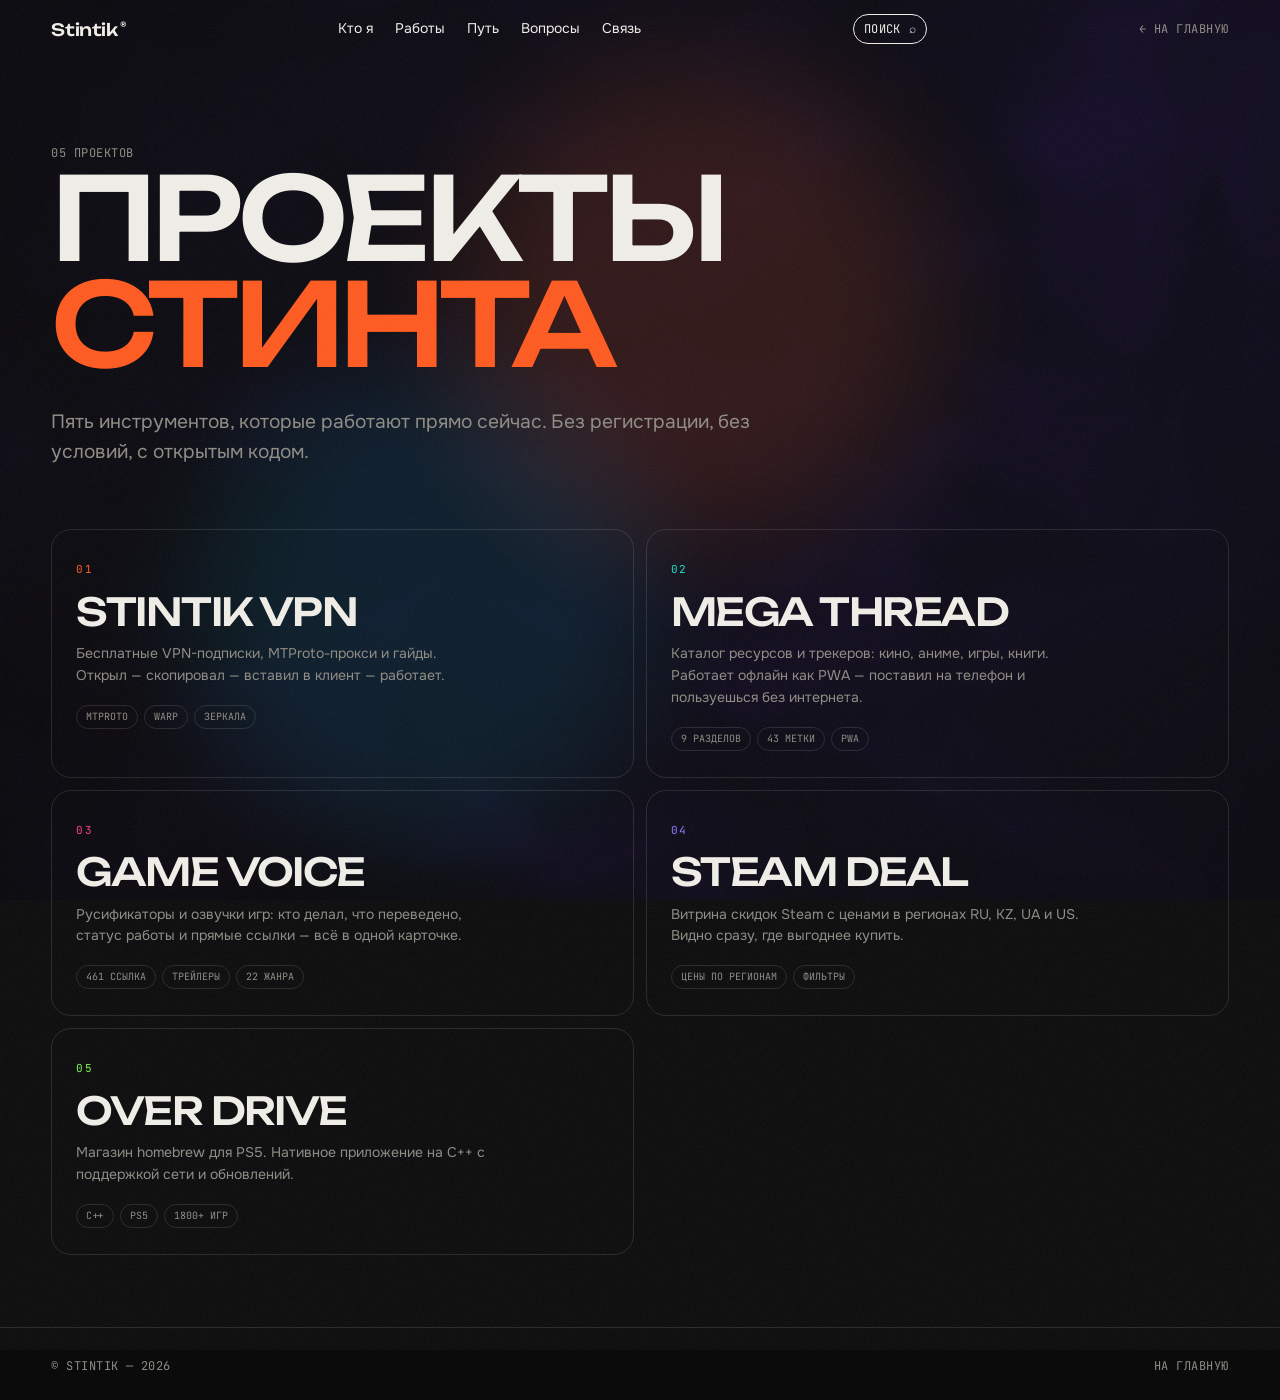
==== commit 693f4b70: "Бамп версий ассетов, чтобы CDN не отдавал старый кэш" ====
--- a/projects/index.html
+++ b/projects/index.html
@@ -83,8 +83,8 @@
     <span class="mono"><a href="../index.html">на главную</a></span>
   </footer>
 
-<script type="module" src="../js/pages.js"></script>
-<script type="module" src="../js/palette.js"></script>
+<script type="module" src="../js/pages.js?v=1"></script>
+<script type="module" src="../js/palette.js?v=1"></script>
 
 <div class="cmdk" id="cmdk" role="dialog" aria-modal="true" aria-label="Поиск по сайту">
   <div class="cmdk-backdrop"></div>
